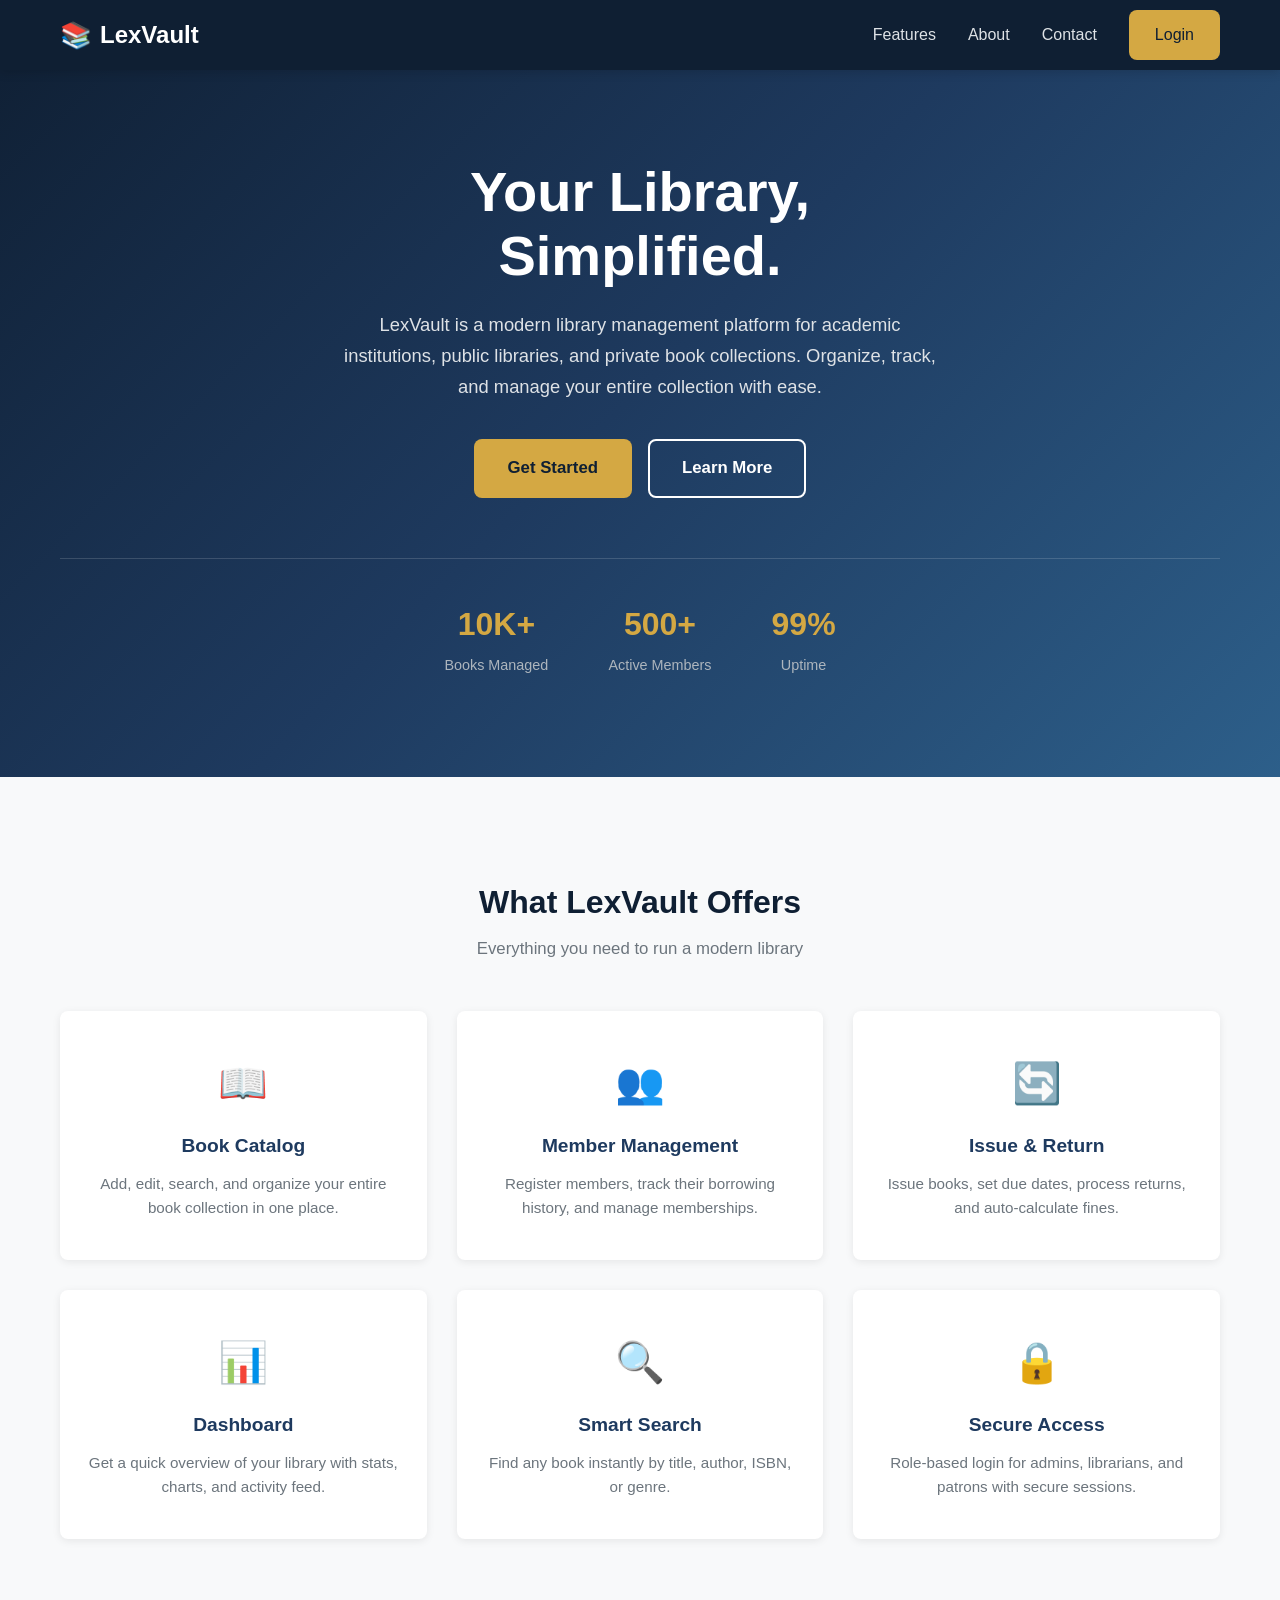
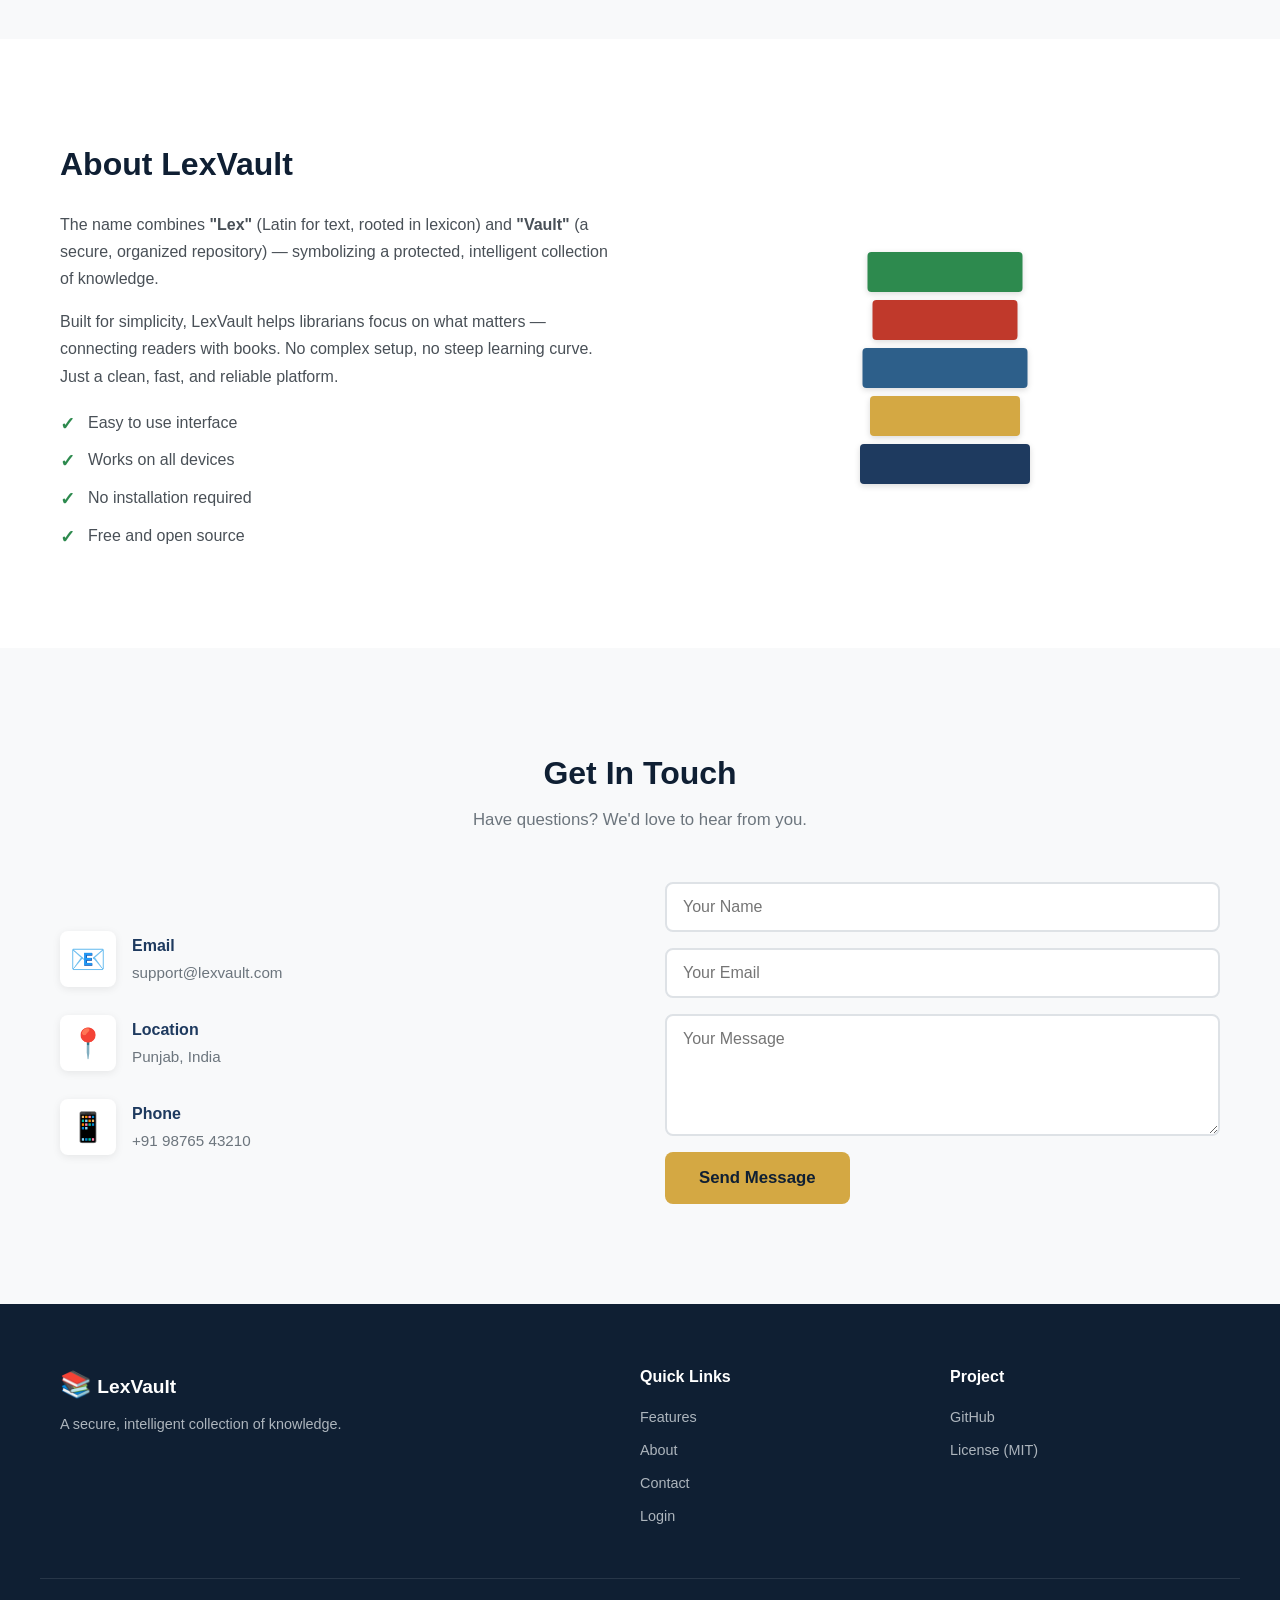
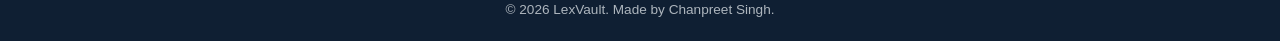
==== index.html @ 784ccd3e "Add home page and login page with styling - index.html: Landing page with hero, features, about, con" ====
<!DOCTYPE html>
<html lang="en">
<head>
    <meta charset="UTF-8">
    <meta name="viewport" content="width=device-width, initial-scale=1.0">
    <title>LexVault — Smart Library Management</title>
    <link rel="stylesheet" href="css/style.css">
</head>
<body>

    <!-- Navbar -->
    <nav class="navbar">
        <div class="container navbar__inner">
            <a href="index.html" class="navbar__logo">
                <span class="logo-icon">&#128218;</span> LexVault
            </a>
            <ul class="navbar__links">
                <li><a href="#features">Features</a></li>
                <li><a href="#about">About</a></li>
                <li><a href="#contact">Contact</a></li>
                <li><a href="login.html" class="btn btn--primary">Login</a></li>
            </ul>
            <button class="navbar__toggle" aria-label="Toggle menu">&#9776;</button>
        </div>
    </nav>

    <!-- Hero Section -->
    <section class="hero">
        <div class="container hero__content">
            <h1 class="hero__title">Your Library,<br>Simplified.</h1>
            <p class="hero__subtitle">
                LexVault is a modern library management platform for academic institutions,
                public libraries, and private book collections. Organize, track, and manage
                your entire collection with ease.
            </p>
            <div class="hero__buttons">
                <a href="login.html" class="btn btn--primary btn--large">Get Started</a>
                <a href="#features" class="btn btn--outline btn--large">Learn More</a>
            </div>
            <div class="hero__stats">
                <div class="hero__stat">
                    <span class="hero__stat-number">10K+</span>
                    <span class="hero__stat-label">Books Managed</span>
                </div>
                <div class="hero__stat">
                    <span class="hero__stat-number">500+</span>
                    <span class="hero__stat-label">Active Members</span>
                </div>
                <div class="hero__stat">
                    <span class="hero__stat-number">99%</span>
                    <span class="hero__stat-label">Uptime</span>
                </div>
            </div>
        </div>
    </section>

    <!-- Features Section -->
    <section class="features" id="features">
        <div class="container">
            <h2 class="section__title">What LexVault Offers</h2>
            <p class="section__subtitle">Everything you need to run a modern library</p>
            <div class="features__grid">
                <div class="feature-card">
                    <div class="feature-card__icon">&#128214;</div>
                    <h3 class="feature-card__title">Book Catalog</h3>
                    <p class="feature-card__desc">
                        Add, edit, search, and organize your entire book collection in one place.
                    </p>
                </div>
                <div class="feature-card">
                    <div class="feature-card__icon">&#128101;</div>
                    <h3 class="feature-card__title">Member Management</h3>
                    <p class="feature-card__desc">
                        Register members, track their borrowing history, and manage memberships.
                    </p>
                </div>
                <div class="feature-card">
                    <div class="feature-card__icon">&#128260;</div>
                    <h3 class="feature-card__title">Issue & Return</h3>
                    <p class="feature-card__desc">
                        Issue books, set due dates, process returns, and auto-calculate fines.
                    </p>
                </div>
                <div class="feature-card">
                    <div class="feature-card__icon">&#128202;</div>
                    <h3 class="feature-card__title">Dashboard</h3>
                    <p class="feature-card__desc">
                        Get a quick overview of your library with stats, charts, and activity feed.
                    </p>
                </div>
                <div class="feature-card">
                    <div class="feature-card__icon">&#128269;</div>
                    <h3 class="feature-card__title">Smart Search</h3>
                    <p class="feature-card__desc">
                        Find any book instantly by title, author, ISBN, or genre.
                    </p>
                </div>
                <div class="feature-card">
                    <div class="feature-card__icon">&#128274;</div>
                    <h3 class="feature-card__title">Secure Access</h3>
                    <p class="feature-card__desc">
                        Role-based login for admins, librarians, and patrons with secure sessions.
                    </p>
                </div>
            </div>
        </div>
    </section>

    <!-- About Section -->
    <section class="about" id="about">
        <div class="container about__inner">
            <div class="about__text">
                <h2 class="section__title">About LexVault</h2>
                <p>
                    The name combines <strong>"Lex"</strong> (Latin for text, rooted in lexicon)
                    and <strong>"Vault"</strong> (a secure, organized repository) — symbolizing
                    a protected, intelligent collection of knowledge.
                </p>
                <p>
                    Built for simplicity, LexVault helps librarians focus on what matters —
                    connecting readers with books. No complex setup, no steep learning curve.
                    Just a clean, fast, and reliable platform.
                </p>
                <ul class="about__list">
                    <li>Easy to use interface</li>
                    <li>Works on all devices</li>
                    <li>No installation required</li>
                    <li>Free and open source</li>
                </ul>
            </div>
            <div class="about__image">
                <div class="about__illustration">
                    <div class="book-stack">
                        <div class="book book--1"></div>
                        <div class="book book--2"></div>
                        <div class="book book--3"></div>
                        <div class="book book--4"></div>
                        <div class="book book--5"></div>
                    </div>
                </div>
            </div>
        </div>
    </section>

    <!-- Contact Section -->
    <section class="contact" id="contact">
        <div class="container">
            <h2 class="section__title">Get In Touch</h2>
            <p class="section__subtitle">Have questions? We'd love to hear from you.</p>
            <div class="contact__content">
                <div class="contact__info">
                    <div class="contact__item">
                        <span class="contact__icon">&#128231;</span>
                        <div>
                            <h4>Email</h4>
                            <p>support@lexvault.com</p>
                        </div>
                    </div>
                    <div class="contact__item">
                        <span class="contact__icon">&#128205;</span>
                        <div>
                            <h4>Location</h4>
                            <p>Punjab, India</p>
                        </div>
                    </div>
                    <div class="contact__item">
                        <span class="contact__icon">&#128241;</span>
                        <div>
                            <h4>Phone</h4>
                            <p>+91 98765 43210</p>
                        </div>
                    </div>
                </div>
                <form class="contact__form" onsubmit="return false;">
                    <input type="text" placeholder="Your Name" class="form__input" required>
                    <input type="email" placeholder="Your Email" class="form__input" required>
                    <textarea placeholder="Your Message" class="form__input form__textarea" rows="5" required></textarea>
                    <button type="submit" class="btn btn--primary btn--large">Send Message</button>
                </form>
            </div>
        </div>
    </section>

    <!-- Footer -->
    <footer class="footer">
        <div class="container footer__inner">
            <div class="footer__brand">
                <span class="logo-icon">&#128218;</span> <strong>LexVault</strong>
                <p>A secure, intelligent collection of knowledge.</p>
            </div>
            <div class="footer__links">
                <h4>Quick Links</h4>
                <a href="#features">Features</a>
                <a href="#about">About</a>
                <a href="#contact">Contact</a>
                <a href="login.html">Login</a>
            </div>
            <div class="footer__links">
                <h4>Project</h4>
                <a href="https://github.com/Jagga-tech/LEXVAULT" target="_blank">GitHub</a>
                <a href="LICENSE">License (MIT)</a>
            </div>
        </div>
        <div class="footer__bottom">
            <div class="container">
                <p>&copy; 2026 LexVault. Made by Chanpreet Singh.</p>
            </div>
        </div>
    </footer>

    <!-- Mobile Menu Toggle Script (minimal) -->
    <script>
        document.querySelector('.navbar__toggle').addEventListener('click', function() {
            document.querySelector('.navbar__links').classList.toggle('navbar__links--open');
        });
    </script>

</body>
</html>
---- css/style.css ----
/* ===========================
   LexVault — Main Stylesheet
   =========================== */

/* --- Reset & Base --- */
*,
*::before,
*::after {
    margin: 0;
    padding: 0;
    box-sizing: border-box;
}

:root {
    --primary: #1E3A5F;
    --primary-light: #2D5F8A;
    --primary-dark: #0F1F33;
    --accent: #D4A843;
    --accent-light: #E8C96A;
    --white: #FFFFFF;
    --light: #F8F9FA;
    --gray-100: #F1F3F5;
    --gray-200: #E9ECEF;
    --gray-300: #DEE2E6;
    --gray-500: #ADB5BD;
    --gray-600: #6C757D;
    --gray-700: #495057;
    --gray-800: #343A40;
    --gray-900: #212529;
    --danger: #C0392B;
    --success: #2D8A4E;
    --radius: 8px;
    --shadow: 0 2px 8px rgba(0, 0, 0, 0.08);
    --shadow-lg: 0 8px 24px rgba(0, 0, 0, 0.12);
    --transition: 0.3s ease;
}

html {
    scroll-behavior: smooth;
}

body {
    font-family: 'Segoe UI', Tahoma, Geneva, Verdana, sans-serif;
    color: var(--gray-900);
    background: var(--white);
    line-height: 1.6;
}

a {
    text-decoration: none;
    color: inherit;
}

ul {
    list-style: none;
}

img {
    max-width: 100%;
}

.container {
    max-width: 1200px;
    margin: 0 auto;
    padding: 0 20px;
}


/* --- Buttons --- */
.btn {
    display: inline-block;
    padding: 10px 24px;
    border-radius: var(--radius);
    font-size: 1rem;
    font-weight: 600;
    cursor: pointer;
    border: 2px solid transparent;
    transition: all var(--transition);
}

.btn--primary {
    background: var(--accent);
    color: var(--primary-dark);
}

.btn--primary:hover {
    background: var(--accent-light);
    transform: translateY(-2px);
    box-shadow: var(--shadow);
}

.btn--outline {
    background: transparent;
    border-color: var(--white);
    color: var(--white);
}

.btn--outline:hover {
    background: var(--white);
    color: var(--primary);
    transform: translateY(-2px);
}

.btn--large {
    padding: 14px 32px;
    font-size: 1.05rem;
}


/* --- Navbar --- */
.navbar {
    position: fixed;
    top: 0;
    left: 0;
    right: 0;
    background: var(--primary-dark);
    z-index: 1000;
    padding: 0 0;
    box-shadow: 0 2px 10px rgba(0, 0, 0, 0.15);
}

.navbar__inner {
    display: flex;
    align-items: center;
    justify-content: space-between;
    height: 70px;
}

.navbar__logo {
    font-size: 1.5rem;
    font-weight: 700;
    color: var(--white);
    display: flex;
    align-items: center;
    gap: 8px;
}

.logo-icon {
    font-size: 1.6rem;
}

.navbar__links {
    display: flex;
    align-items: center;
    gap: 32px;
}

.navbar__links a {
    color: var(--gray-300);
    font-weight: 500;
    transition: color var(--transition);
}

.navbar__links a:hover {
    color: var(--accent);
}

.navbar__links .btn {
    color: var(--primary-dark);
}

.navbar__toggle {
    display: none;
    background: none;
    border: none;
    color: var(--white);
    font-size: 1.5rem;
    cursor: pointer;
}


/* --- Hero --- */
.hero {
    background: linear-gradient(135deg, var(--primary-dark) 0%, var(--primary) 50%, var(--primary-light) 100%);
    color: var(--white);
    padding: 160px 0 100px;
    text-align: center;
}

.hero__title {
    font-size: 3.5rem;
    font-weight: 800;
    line-height: 1.15;
    margin-bottom: 20px;
}

.hero__subtitle {
    font-size: 1.15rem;
    color: var(--gray-300);
    max-width: 600px;
    margin: 0 auto 36px;
    line-height: 1.7;
}

.hero__buttons {
    display: flex;
    gap: 16px;
    justify-content: center;
    margin-bottom: 60px;
}

.hero__stats {
    display: flex;
    justify-content: center;
    gap: 60px;
    padding-top: 40px;
    border-top: 1px solid rgba(255, 255, 255, 0.15);
}

.hero__stat {
    display: flex;
    flex-direction: column;
}

.hero__stat-number {
    font-size: 2rem;
    font-weight: 700;
    color: var(--accent);
}

.hero__stat-label {
    font-size: 0.9rem;
    color: var(--gray-500);
    margin-top: 4px;
}


/* --- Section Titles --- */
.section__title {
    font-size: 2rem;
    font-weight: 700;
    color: var(--primary-dark);
    margin-bottom: 8px;
}

.section__subtitle {
    font-size: 1.05rem;
    color: var(--gray-600);
    margin-bottom: 48px;
}


/* --- Features --- */
.features {
    padding: 100px 0;
    text-align: center;
    background: var(--light);
}

.features__grid {
    display: grid;
    grid-template-columns: repeat(3, 1fr);
    gap: 30px;
}

.feature-card {
    background: var(--white);
    padding: 40px 28px;
    border-radius: var(--radius);
    box-shadow: var(--shadow);
    transition: all var(--transition);
    text-align: center;
}

.feature-card:hover {
    transform: translateY(-6px);
    box-shadow: var(--shadow-lg);
}

.feature-card__icon {
    font-size: 2.5rem;
    margin-bottom: 16px;
}

.feature-card__title {
    font-size: 1.2rem;
    font-weight: 600;
    color: var(--primary);
    margin-bottom: 10px;
}

.feature-card__desc {
    font-size: 0.95rem;
    color: var(--gray-600);
    line-height: 1.6;
}


/* --- About --- */
.about {
    padding: 100px 0;
}

.about__inner {
    display: grid;
    grid-template-columns: 1fr 1fr;
    gap: 60px;
    align-items: center;
}

.about__text .section__title {
    text-align: left;
    margin-bottom: 20px;
}

.about__text p {
    color: var(--gray-700);
    margin-bottom: 16px;
    line-height: 1.7;
}

.about__list {
    margin-top: 20px;
    display: flex;
    flex-direction: column;
    gap: 12px;
}

.about__list li {
    padding-left: 28px;
    position: relative;
    color: var(--gray-700);
    font-weight: 500;
}

.about__list li::before {
    content: "\2713";
    position: absolute;
    left: 0;
    color: var(--success);
    font-weight: 700;
    font-size: 1.1rem;
}

/* Book Stack Illustration */
.about__illustration {
    display: flex;
    justify-content: center;
    align-items: center;
    height: 350px;
}

.book-stack {
    position: relative;
    width: 200px;
    height: 280px;
}

.book {
    position: absolute;
    width: 160px;
    height: 40px;
    border-radius: 4px;
    left: 50%;
    transform: translateX(-50%);
    box-shadow: 0 2px 6px rgba(0, 0, 0, 0.15);
}

.book--1 {
    background: var(--primary);
    bottom: 0;
    width: 170px;
}

.book--2 {
    background: var(--accent);
    bottom: 48px;
    width: 150px;
}

.book--3 {
    background: var(--primary-light);
    bottom: 96px;
    width: 165px;
}

.book--4 {
    background: var(--danger);
    bottom: 144px;
    width: 145px;
}

.book--5 {
    background: var(--success);
    bottom: 192px;
    width: 155px;
}


/* --- Contact --- */
.contact {
    padding: 100px 0;
    background: var(--light);
    text-align: center;
}

.contact__content {
    display: grid;
    grid-template-columns: 1fr 1fr;
    gap: 50px;
    text-align: left;
}

.contact__info {
    display: flex;
    flex-direction: column;
    gap: 28px;
    justify-content: center;
}

.contact__item {
    display: flex;
    align-items: center;
    gap: 16px;
}

.contact__icon {
    font-size: 1.8rem;
    width: 56px;
    height: 56px;
    background: var(--white);
    border-radius: var(--radius);
    display: flex;
    align-items: center;
    justify-content: center;
    box-shadow: var(--shadow);
    flex-shrink: 0;
}

.contact__item h4 {
    font-size: 1rem;
    color: var(--primary);
    margin-bottom: 2px;
}

.contact__item p {
    color: var(--gray-600);
    font-size: 0.95rem;
}

.contact__form {
    display: flex;
    flex-direction: column;
    gap: 16px;
}

.form__input {
    padding: 14px 16px;
    border: 2px solid var(--gray-300);
    border-radius: var(--radius);
    font-size: 1rem;
    font-family: inherit;
    transition: border-color var(--transition);
    outline: none;
    background: var(--white);
}

.form__input:focus {
    border-color: var(--primary);
}

.form__textarea {
    resize: vertical;
}

.contact__form .btn {
    align-self: flex-start;
}


/* --- Footer --- */
.footer {
    background: var(--primary-dark);
    color: var(--gray-300);
    padding: 60px 0 0;
}

.footer__inner {
    display: grid;
    grid-template-columns: 2fr 1fr 1fr;
    gap: 40px;
    padding-bottom: 40px;
    border-bottom: 1px solid rgba(255, 255, 255, 0.1);
}

.footer__brand {
    font-size: 1.2rem;
    color: var(--white);
}

.footer__brand p {
    font-size: 0.9rem;
    color: var(--gray-500);
    margin-top: 8px;
}

.footer__links h4 {
    color: var(--white);
    font-size: 1rem;
    margin-bottom: 16px;
}

.footer__links a {
    display: block;
    color: var(--gray-500);
    margin-bottom: 10px;
    font-size: 0.9rem;
    transition: color var(--transition);
}

.footer__links a:hover {
    color: var(--accent);
}

.footer__bottom {
    padding: 20px 0;
    text-align: center;
    font-size: 0.85rem;
    color: var(--gray-500);
}


/* --- Responsive --- */
@media (max-width: 992px) {
    .features__grid {
        grid-template-columns: repeat(2, 1fr);
    }

    .about__inner {
        grid-template-columns: 1fr;
    }

    .about__image {
        order: -1;
    }

    .about__illustration {
        height: 250px;
    }

    .footer__inner {
        grid-template-columns: 1fr 1fr;
    }
}

@media (max-width: 768px) {
    .navbar__links {
        display: none;
        position: absolute;
        top: 70px;
        left: 0;
        right: 0;
        background: var(--primary-dark);
        flex-direction: column;
        padding: 20px;
        gap: 16px;
        box-shadow: var(--shadow-lg);
    }

    .navbar__links--open {
        display: flex;
    }

    .navbar__toggle {
        display: block;
    }

    .hero {
        padding: 130px 0 70px;
    }

    .hero__title {
        font-size: 2.2rem;
    }

    .hero__subtitle {
        font-size: 1rem;
    }

    .hero__buttons {
        flex-direction: column;
        align-items: center;
    }

    .hero__stats {
        flex-direction: column;
        gap: 24px;
    }

    .features__grid {
        grid-template-columns: 1fr;
    }

    .contact__content {
        grid-template-columns: 1fr;
    }

    .footer__inner {
        grid-template-columns: 1fr;
        text-align: center;
    }

    .section__title {
        font-size: 1.6rem;
    }
}
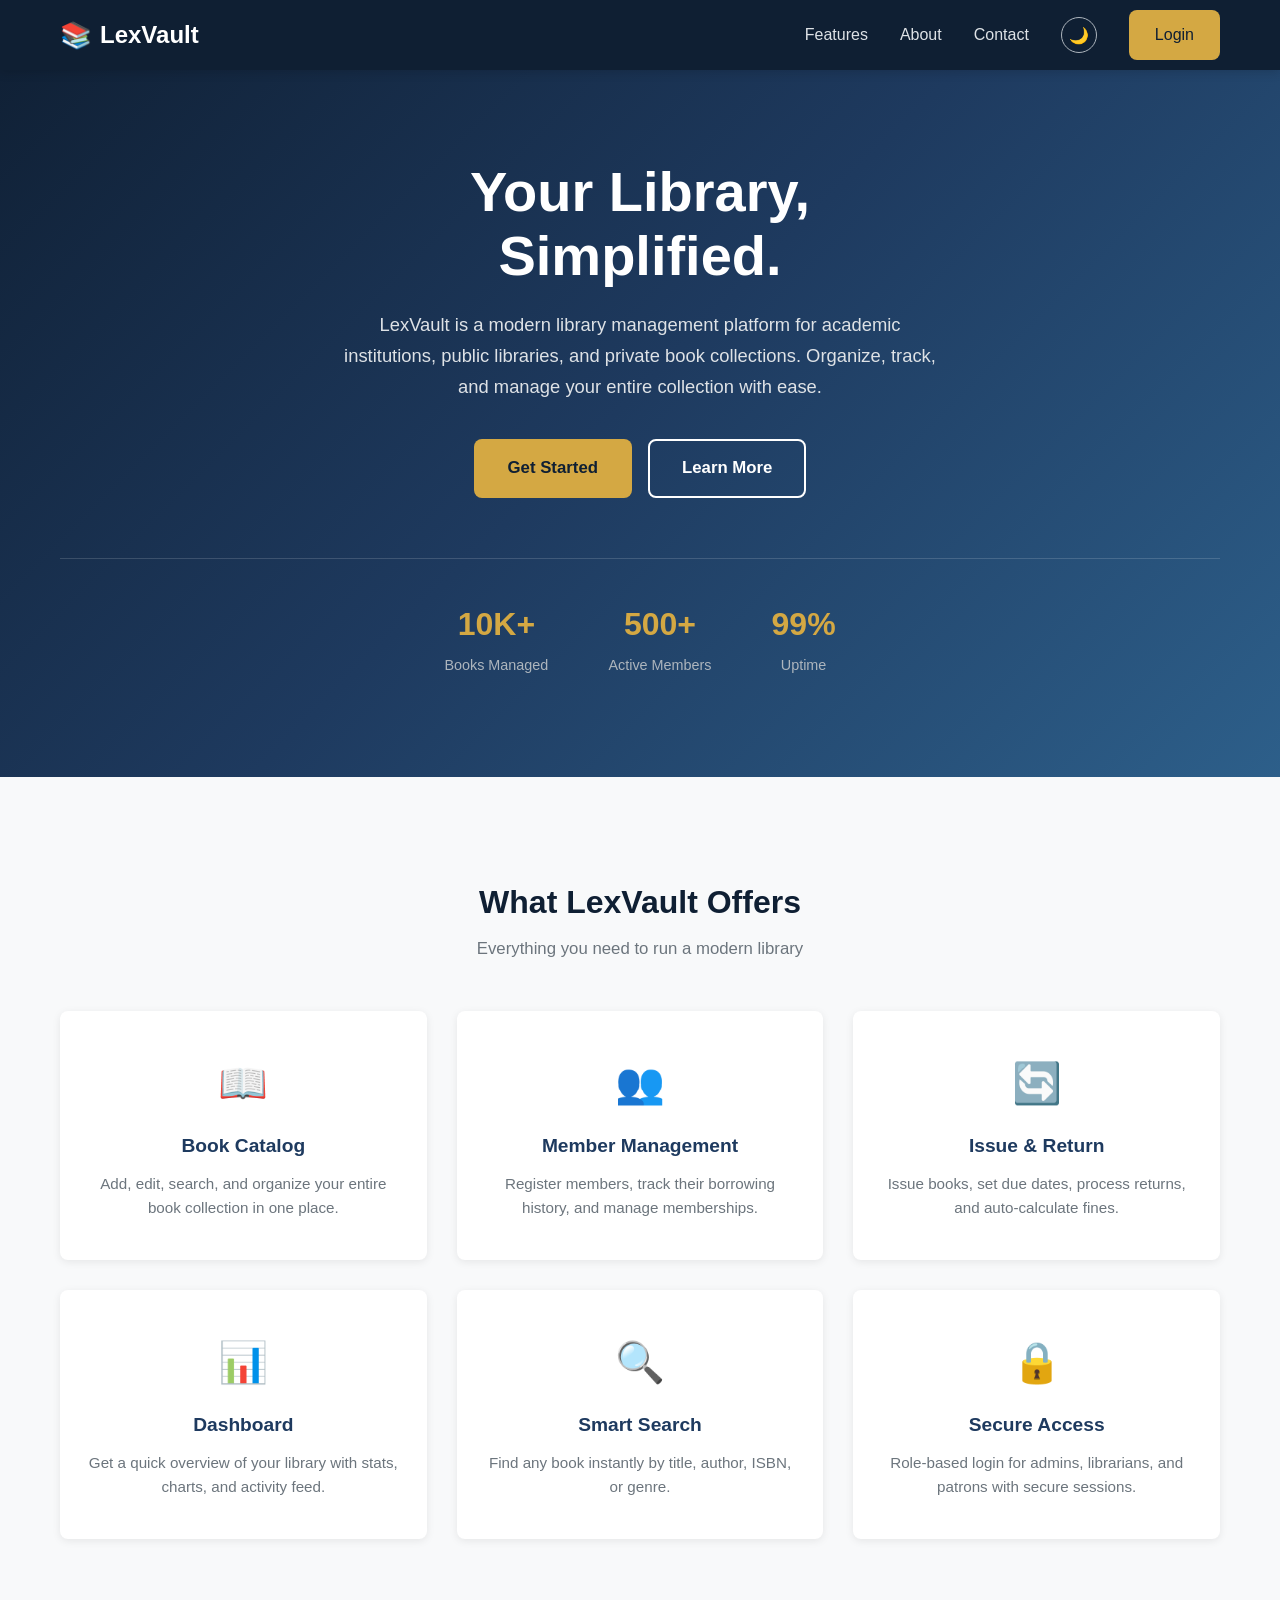
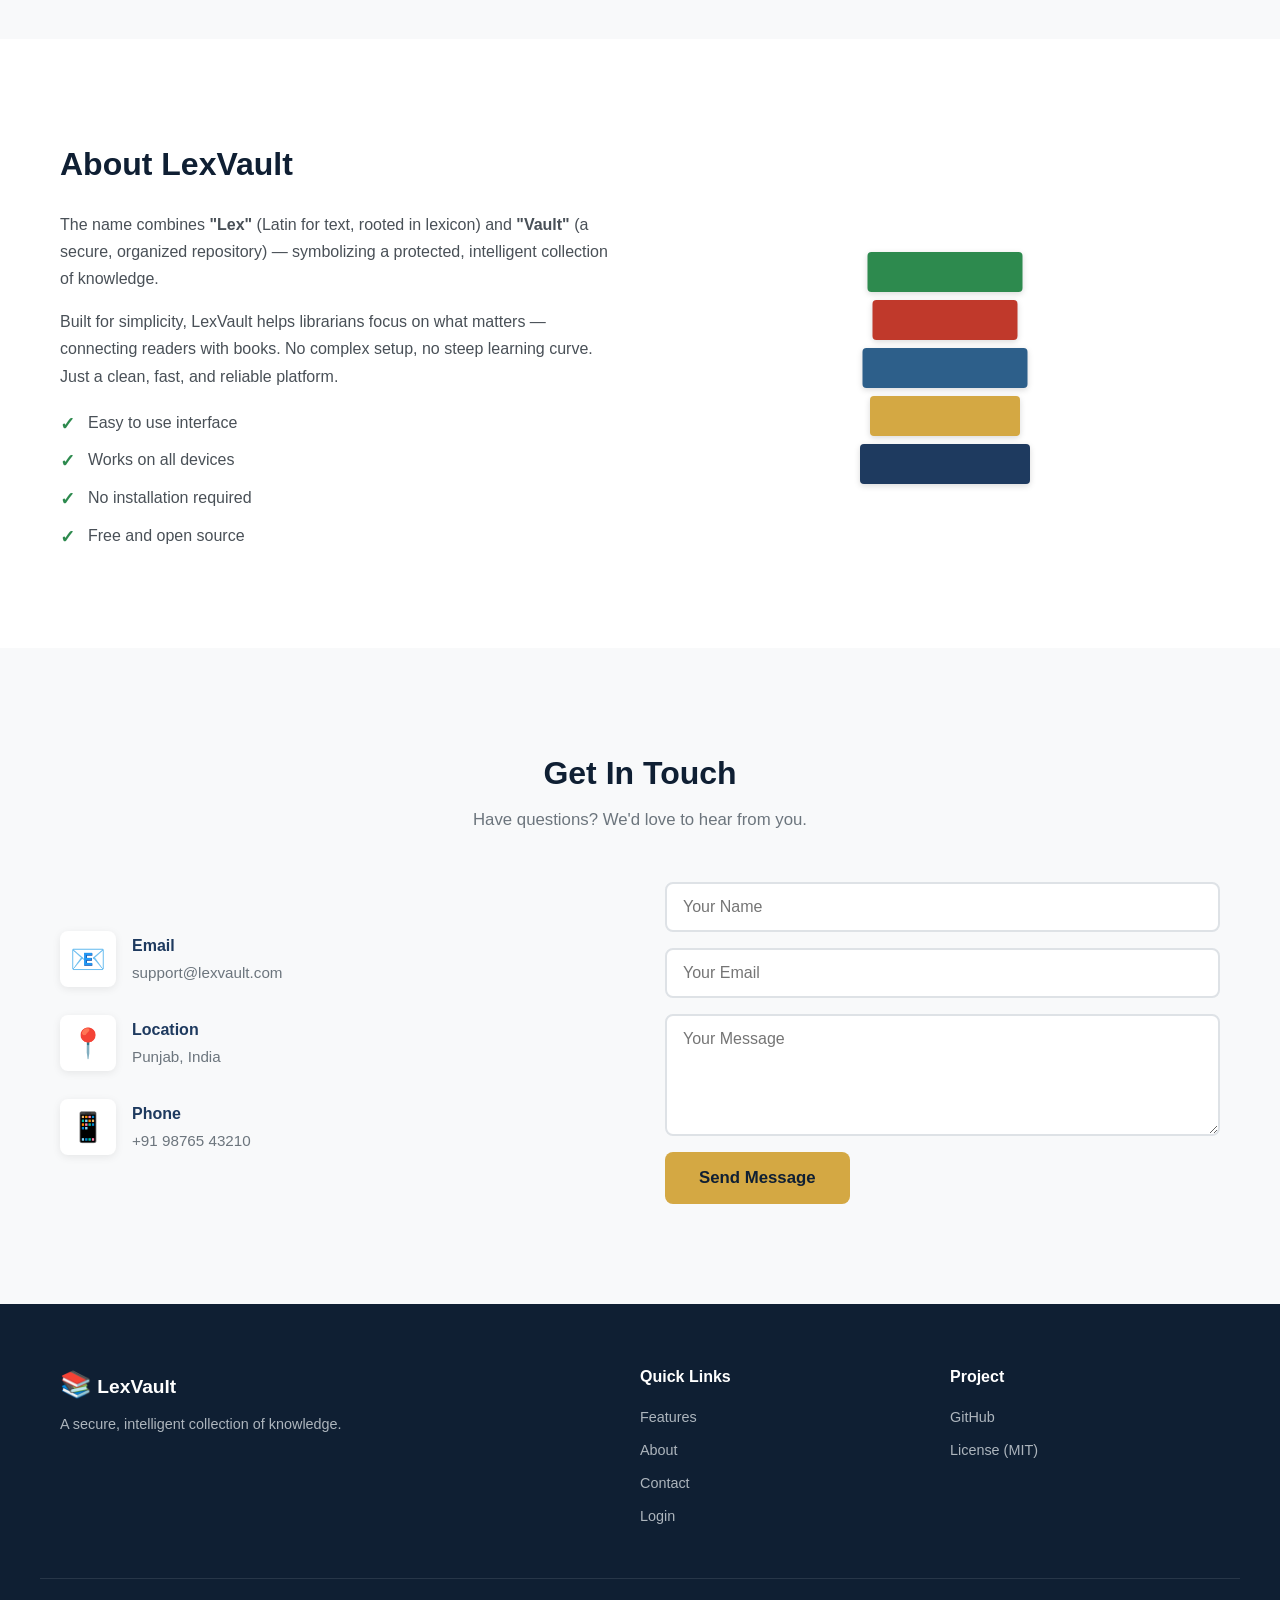
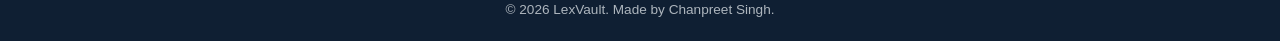
==== commit 71bbff40: "Extract JS into /js folder + add dark mode, toasts, modals - js/common.js: shared helpers (auth, see" ====
--- a/index.html
+++ b/index.html
@@ -5,6 +5,8 @@
     <meta name="viewport" content="width=device-width, initial-scale=1.0">
     <title>LexVault — Smart Library Management</title>
     <link rel="stylesheet" href="css/style.css">
+    <link rel="stylesheet" href="css/app.css">
+    <script src="js/common.js"></script>
 </head>
 <body>
 
@@ -18,6 +20,7 @@
                 <li><a href="#features">Features</a></li>
                 <li><a href="#about">About</a></li>
                 <li><a href="#contact">Contact</a></li>
+                <li><button id="themeToggle" class="theme-toggle" aria-label="Toggle theme">&#127769;</button></li>
                 <li><a href="login.html" class="btn btn--primary">Login</a></li>
             </ul>
             <button class="navbar__toggle" aria-label="Toggle menu">&#9776;</button>
@@ -208,11 +211,15 @@
         </div>
     </footer>
 
-    <!-- Mobile Menu Toggle Script (minimal) -->
+    <script src="js/main.js"></script>
     <script>
-        document.querySelector('.navbar__toggle').addEventListener('click', function() {
-            document.querySelector('.navbar__links').classList.toggle('navbar__links--open');
-        });
+        // Theme toggle
+        const _tbtn = document.getElementById('themeToggle');
+        if (_tbtn) {
+            const cur = localStorage.getItem('lv_theme') || 'light';
+            _tbtn.innerHTML = cur === 'dark' ? '&#9728;' : '&#127769;';
+            _tbtn.addEventListener('click', toggleTheme);
+        }
     </script>
 
 </body>
--- a/css/app.css
+++ b/css/app.css
@@ -0,0 +1,337 @@
+/* Shared app styles — modal, toast, theme, form errors */
+
+
+/* --- Dark mode --- */
+html[data-theme="dark"] {
+    --white:     #1a1d24;
+    --light:     #22262e;
+    --gray-100:  #2a2e38;
+    --gray-200:  #343a46;
+    --gray-300:  #3f4756;
+    --gray-500:  #8a93a4;
+    --gray-600:  #a7b0c0;
+    --gray-700:  #c2cad8;
+    --gray-800:  #dce2ed;
+    --gray-900:  #ecf0f6;
+    --primary:       #3d7bb8;
+    --primary-light: #5a97d4;
+    --primary-dark:  #0f1f33;
+    --shadow:    0 2px 8px rgba(0, 0, 0, 0.4);
+    --shadow-lg: 0 8px 24px rgba(0, 0, 0, 0.5);
+}
+
+html[data-theme="dark"] body {
+    background: var(--light);
+    color: var(--gray-800);
+}
+
+html[data-theme="dark"] .dash-body {
+    background: var(--gray-100);
+}
+
+
+/* --- Theme toggle button --- */
+.theme-toggle {
+    background: transparent;
+    border: 1px solid var(--gray-500);
+    color: var(--white);
+    width: 36px;
+    height: 36px;
+    border-radius: 50%;
+    cursor: pointer;
+    font-size: 1rem;
+    display: inline-flex;
+    align-items: center;
+    justify-content: center;
+    transition: all var(--transition);
+}
+
+.theme-toggle:hover {
+    background: rgba(255, 255, 255, 0.1);
+    border-color: var(--accent);
+}
+
+
+/* --- Toast notifications --- */
+.toast-wrap {
+    position: fixed;
+    top: 20px;
+    right: 20px;
+    z-index: 2000;
+    display: flex;
+    flex-direction: column;
+    gap: 10px;
+    pointer-events: none;
+}
+
+.toast {
+    background: var(--gray-900);
+    color: var(--white);
+    padding: 12px 20px;
+    border-radius: var(--radius);
+    box-shadow: var(--shadow-lg);
+    font-size: 0.95rem;
+    min-width: 200px;
+    max-width: 360px;
+    opacity: 1;
+    transform: translateX(0);
+    transition: opacity 0.3s ease, transform 0.3s ease;
+    pointer-events: auto;
+}
+
+.toast--success { background: var(--success); color: #fff; }
+.toast--error   { background: var(--danger);  color: #fff; }
+.toast--info    { background: var(--primary); color: #fff; }
+
+.toast--leaving {
+    opacity: 0;
+    transform: translateX(30px);
+}
+
+
+/* --- Modal --- */
+.modal-overlay {
+    position: fixed;
+    inset: 0;
+    background: rgba(0, 0, 0, 0.55);
+    display: flex;
+    align-items: center;
+    justify-content: center;
+    z-index: 1500;
+    padding: 20px;
+    animation: fadeIn 0.2s ease;
+}
+
+.modal {
+    background: var(--white);
+    border-radius: var(--radius);
+    box-shadow: var(--shadow-lg);
+    width: 100%;
+    max-width: 500px;
+    max-height: 90vh;
+    overflow: auto;
+    animation: slideUp 0.25s ease;
+}
+
+.modal__header {
+    padding: 20px 24px;
+    border-bottom: 1px solid var(--gray-200);
+    display: flex;
+    align-items: center;
+    justify-content: space-between;
+}
+
+.modal__title {
+    font-size: 1.2rem;
+    color: var(--primary-dark);
+    margin: 0;
+}
+
+html[data-theme="dark"] .modal__title { color: var(--gray-900); }
+
+.modal__close {
+    background: none;
+    border: none;
+    font-size: 1.6rem;
+    line-height: 1;
+    cursor: pointer;
+    color: var(--gray-600);
+}
+
+.modal__close:hover { color: var(--danger); }
+
+.modal__body {
+    padding: 24px;
+}
+
+.modal__footer {
+    display: flex;
+    gap: 10px;
+    justify-content: flex-end;
+    margin-top: 20px;
+    padding-top: 16px;
+    border-top: 1px solid var(--gray-200);
+}
+
+.modal__table-wrap {
+    max-height: 50vh;
+    overflow: auto;
+    border-radius: var(--radius);
+    border: 1px solid var(--gray-200);
+}
+
+@keyframes fadeIn  { from { opacity: 0; } to { opacity: 1; } }
+@keyframes slideUp { from { transform: translateY(20px); opacity: 0; } to { transform: translateY(0); opacity: 1; } }
+
+
+/* --- Form group / errors --- */
+.form-group {
+    margin-bottom: 16px;
+}
+
+.form-label {
+    display: block;
+    margin-bottom: 6px;
+    font-size: 0.9rem;
+    font-weight: 600;
+    color: var(--gray-700);
+}
+
+.input--error {
+    border-color: var(--danger) !important;
+}
+
+.field-error {
+    display: block;
+    color: var(--danger);
+    font-size: 0.82rem;
+    margin-top: 4px;
+}
+
+
+/* --- Ghost button (for modal cancel) --- */
+.btn--ghost {
+    background: var(--gray-100);
+    color: var(--gray-800);
+    border-color: var(--gray-300);
+}
+
+.btn--ghost:hover {
+    background: var(--gray-200);
+}
+
+
+/* --- Search box --- */
+.search-box {
+    width: 100%;
+    max-width: 320px;
+    padding: 10px 14px;
+    border: 2px solid var(--gray-300);
+    border-radius: var(--radius);
+    font-size: 0.95rem;
+    font-family: inherit;
+    margin-bottom: 16px;
+    background: var(--white);
+    color: var(--gray-900);
+    outline: none;
+}
+
+.search-box:focus {
+    border-color: var(--primary);
+}
+
+
+/* --- Page header with search --- */
+.page-head {
+    display: flex;
+    justify-content: space-between;
+    align-items: flex-end;
+    gap: 20px;
+    flex-wrap: wrap;
+    margin-bottom: 20px;
+}
+
+.page-head__actions {
+    display: flex;
+    gap: 10px;
+}
+
+
+/* --- Prevent scroll when modal open --- */
+.no-scroll { overflow: hidden; }
+
+
+/* --- CRUD table --- */
+.data-table {
+    width: 100%;
+    border-collapse: collapse;
+    background: var(--white);
+    border-radius: var(--radius);
+    overflow: hidden;
+    box-shadow: var(--shadow);
+}
+
+.data-table thead {
+    background: var(--primary-dark);
+    color: var(--white);
+}
+
+.data-table th,
+.data-table td {
+    padding: 12px 14px;
+    text-align: left;
+    font-size: 0.95rem;
+    border-bottom: 1px solid var(--gray-200);
+}
+
+.data-table th {
+    font-weight: 600;
+    font-size: 0.9rem;
+}
+
+.data-table tbody tr:hover {
+    background: var(--gray-100);
+}
+
+.data-table tbody tr:last-child td { border-bottom: none; }
+
+.row-actions {
+    display: flex;
+    gap: 6px;
+}
+
+.btn-icon {
+    background: transparent;
+    border: 1px solid var(--gray-300);
+    border-radius: 4px;
+    padding: 4px 10px;
+    font-size: 0.85rem;
+    cursor: pointer;
+    color: var(--gray-700);
+    font-family: inherit;
+    transition: all var(--transition);
+}
+
+.btn-icon:hover {
+    background: var(--gray-100);
+    border-color: var(--primary);
+    color: var(--primary);
+}
+
+.btn-icon--danger {
+    color: var(--danger);
+    border-color: #f5c6cb;
+}
+
+.btn-icon--danger:hover {
+    background: #fdecea;
+    border-color: var(--danger);
+    color: var(--danger);
+}
+
+
+/* --- Dark mode adjustments for shared comps --- */
+html[data-theme="dark"] .btn--ghost           { background: var(--gray-200); color: var(--gray-800); border-color: var(--gray-300); }
+html[data-theme="dark"] .qa-btn,
+html[data-theme="dark"] .stat-card,
+html[data-theme="dark"] .activity__wrap,
+html[data-theme="dark"] .modal,
+html[data-theme="dark"] .data-table,
+html[data-theme="dark"] .search-box,
+html[data-theme="dark"] .form__input         { background: var(--white); color: var(--gray-900); }
+html[data-theme="dark"] .qa-btn              { border-color: var(--gray-300); }
+html[data-theme="dark"] .activity__table th,
+html[data-theme="dark"] .data-table th       { background: var(--primary-dark); color: #fff; }
+html[data-theme="dark"] .activity__table tbody tr:hover,
+html[data-theme="dark"] .data-table tbody tr:hover { background: var(--gray-100); }
+html[data-theme="dark"] .dash__title,
+html[data-theme="dark"] .dash__h2,
+html[data-theme="dark"] .section__title      { color: var(--gray-900); }
+
+
+/* --- Responsive tweaks --- */
+@media (max-width: 768px) {
+    .page-head { flex-direction: column; align-items: stretch; }
+    .page-head__actions { flex-wrap: wrap; }
+    .modal { max-width: 100%; }
+}
